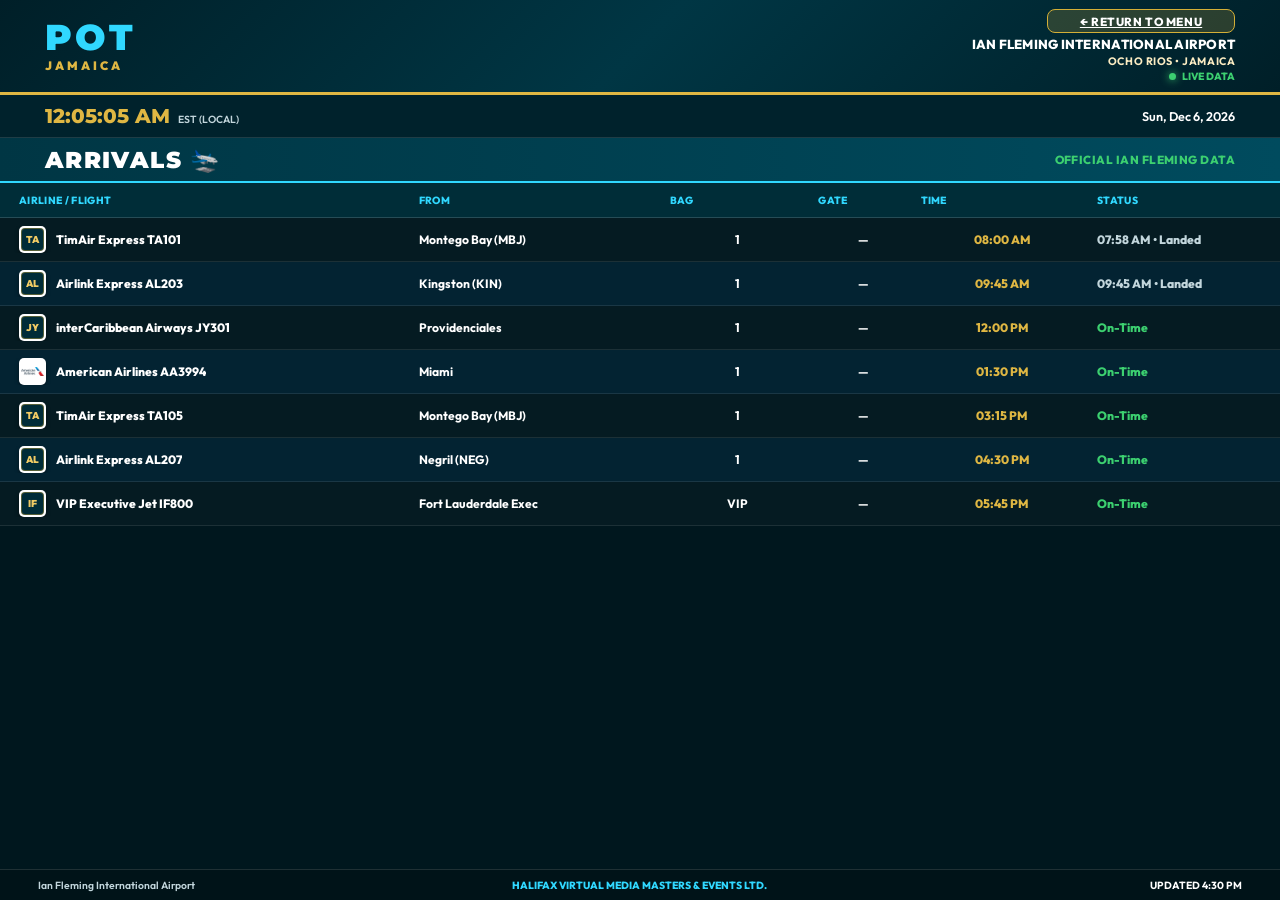
==== pot-arrivals.html @ 26f0b56b "Add files via upload updated" ====
<!DOCTYPE html>
<html lang="en">
<head>
  <meta charset="UTF-8">
  <meta name="viewport" content="width=device-width, initial-scale=1.0, maximum-scale=1.0, user-scalable=no">
  <title>IAN FLEMING INTERNATIONAL AIRPORT (POT) — Live Arrivals | Moon Palace Jamaica</title>
  <!-- Google Fonts: Montserrat & Outfit -->
  <link rel="preconnect" href="https://fonts.googleapis.com">
  <link rel="preconnect" href="https://fonts.gstatic.com" crossorigin>
  <link href="https://fonts.googleapis.com/css2?family=Montserrat:wght@400;500;600;700;800;900&family=Outfit:wght@400;500;600;700;800;900&display=swap" rel="stylesheet">
  <link rel="stylesheet" href="style.css">
  <style>
    /* Older WebView & low-end Android hardware-accelerated smooth scrolling rules */
    #boardFlightList,
    .board-table-body,
    #list_of_companies {
      width: 100%;
      flex: 1 1 auto;
      min-height: 0;
      display: flex;
      flex-direction: column;
      overflow-y: auto;
      overflow-x: hidden;
      -webkit-overflow-scrolling: touch;
      scroll-behavior: auto;
      touch-action: pan-y;
      background: #00171e;
      -webkit-transform: translateZ(0);
      transform: translateZ(0);
      -webkit-backface-visibility: hidden;
      backface-visibility: hidden;
      pointer-events: auto;
    }

    .flight-row,
    #list_of_companies li {
      -webkit-transform: translateZ(0);
      transform: translateZ(0);
      -webkit-backface-visibility: hidden;
      backface-visibility: hidden;
      content-visibility: auto;
      contain-intrinsic-size: 0 54px;
    }
  </style>
</head>
<body>

<div class="kiosk-wrapper">

  <!-- FLIGHT BOARD VIEW -->
  <section id="boardView" class="kiosk-canvas view-active" style="position:relative; opacity:1; visibility:visible; transform:none;" aria-live="polite">

    <!-- Board Header -->
    <header class="board-header">
      <div class="board-brand-col">
        <div class="board-iata" id="boardAirportCode">POT</div>
        <div class="board-country">JAMAICA</div>
      </div>

      <div class="board-airport-meta">
        <a href="index.html" class="btn-return-menu" id="btnReturnToMenu" aria-label="Return to Airport Selection Menu">
          &larr; RETURN TO MENU
        </a>
        <div class="board-fullname" id="boardAirportName">IAN FLEMING INTERNATIONAL AIRPORT</div>
        <div class="board-location" id="boardAirportLocation">OCHO RIOS • JAMAICA</div>
        <div class="board-live-pill">
          <span class="live-dot"></span> LIVE DATA
        </div>
      </div>
    </header>

    <!-- Clock & Date Bar (Jamaica Time) -->
    <div class="board-clock-bar">
      <div class="clock-display">
        <span class="clock-time" id="boardLiveClock">--:--:--</span>
        <span class="clock-tz">EST (LOCAL)</span>
      </div>
      <div class="date-display" id="boardLiveDate">Loading Date...</div>
    </div>

    <!-- Category Banner -->
    <div class="board-hero-banner" id="boardHeroBanner">
      <div class="hero-category-title" id="boardCategoryTitle">
        ARRIVALS <span class="hero-cat-icon">&#128748;</span>
      </div>
      <div class="hero-source-badge" id="boardSourceBadge">
        OFFICIAL IAN FLEMING DATA
      </div>
    </div>

    <!-- Column Headers -->
    <div class="board-columns-header" id="boardTableColumns">
      <div class="col-airline">AIRLINE / FLIGHT</div>
      <div class="col-place" id="colHeaderPlace">FROM</div>
      <div class="col-counter" id="colHeaderDesk">BAG</div>
      <div class="col-gate" id="colHeaderGate">GATE</div>
      <div class="col-time">TIME</div>
      <div class="col-status">STATUS</div>
    </div>

    <!-- Flights Scroll/List Container (Hardware-accelerated touch scroll for Android WebViews) -->
    <div class="board-table-body" id="boardFlightList">
      <div class="flight-row" data-index="0">
        <div class="cell-airline">
          
    <div class="airline-logo-box">
      <img
        class="airline-logo-img"
        src="assets/logos/TMA.png"
        alt=""
        onerror="if(this.dataset.triedRemote !== '1' && 'https://raw.githubusercontent.com/imgmongelli/airlines-logos-dataset/master/images/TMA.png'){ this.dataset.triedRemote='1'; this.src='https://raw.githubusercontent.com/imgmongelli/airlines-logos-dataset/master/images/TMA.png'; } else { this.style.display='none'; this.nextElementSibling.style.display='flex'; }"
      />
      <div class="airline-fallback-badge">TA</div>
    </div>
    <div class="airline-text">TimAir Express TA101</div>
  
        </div>
        <div class="cell-place">Montego Bay (MBJ)</div>
        <div class="cell-counter cell-center">1</div>
        <div class="cell-gate cell-center">—</div>
        <div class="cell-time cell-center">08:00 AM</div>
        <div class="cell-status status-landed">07:58 AM • Landed</div>
      </div>
      <div class="flight-row" data-index="1">
        <div class="cell-airline">
          
    <div class="airline-logo-box">
      <img
        class="airline-logo-img"
        src="assets/logos/ALK.png"
        alt=""
        onerror="if(this.dataset.triedRemote !== '1' && 'https://raw.githubusercontent.com/imgmongelli/airlines-logos-dataset/master/images/ALK.png'){ this.dataset.triedRemote='1'; this.src='https://raw.githubusercontent.com/imgmongelli/airlines-logos-dataset/master/images/ALK.png'; } else { this.style.display='none'; this.nextElementSibling.style.display='flex'; }"
      />
      <div class="airline-fallback-badge">AL</div>
    </div>
    <div class="airline-text">Airlink Express AL203</div>
  
        </div>
        <div class="cell-place">Kingston (KIN)</div>
        <div class="cell-counter cell-center">1</div>
        <div class="cell-gate cell-center">—</div>
        <div class="cell-time cell-center">09:45 AM</div>
        <div class="cell-status status-landed">09:45 AM • Landed</div>
      </div>
      <div class="flight-row" data-index="2">
        <div class="cell-airline">
          
    <div class="airline-logo-box">
      <img
        class="airline-logo-img"
        src="assets/logos/IWY.png"
        alt=""
        onerror="if(this.dataset.triedRemote !== '1' && 'https://raw.githubusercontent.com/imgmongelli/airlines-logos-dataset/master/images/IWY.png'){ this.dataset.triedRemote='1'; this.src='https://raw.githubusercontent.com/imgmongelli/airlines-logos-dataset/master/images/IWY.png'; } else { this.style.display='none'; this.nextElementSibling.style.display='flex'; }"
      />
      <div class="airline-fallback-badge">JY</div>
    </div>
    <div class="airline-text">interCaribbean Airways JY301</div>
  
        </div>
        <div class="cell-place">Providenciales</div>
        <div class="cell-counter cell-center">1</div>
        <div class="cell-gate cell-center">—</div>
        <div class="cell-time cell-center">12:00 PM</div>
        <div class="cell-status status-ontime">On-Time</div>
      </div>
      <div class="flight-row" data-index="3">
        <div class="cell-airline">
          
    <div class="airline-logo-box">
      <img
        class="airline-logo-img"
        src="assets/logos/AAL.png"
        alt=""
        onerror="if(this.dataset.triedRemote !== '1' && 'https://raw.githubusercontent.com/imgmongelli/airlines-logos-dataset/master/images/AAL.png'){ this.dataset.triedRemote='1'; this.src='https://raw.githubusercontent.com/imgmongelli/airlines-logos-dataset/master/images/AAL.png'; } else { this.style.display='none'; this.nextElementSibling.style.display='flex'; }"
      />
      <div class="airline-fallback-badge">AA</div>
    </div>
    <div class="airline-text">American Airlines AA3994</div>
  
        </div>
        <div class="cell-place">Miami</div>
        <div class="cell-counter cell-center">1</div>
        <div class="cell-gate cell-center">—</div>
        <div class="cell-time cell-center">01:30 PM</div>
        <div class="cell-status status-ontime">On-Time</div>
      </div>
      <div class="flight-row" data-index="4">
        <div class="cell-airline">
          
    <div class="airline-logo-box">
      <img
        class="airline-logo-img"
        src="assets/logos/TMA.png"
        alt=""
        onerror="if(this.dataset.triedRemote !== '1' && 'https://raw.githubusercontent.com/imgmongelli/airlines-logos-dataset/master/images/TMA.png'){ this.dataset.triedRemote='1'; this.src='https://raw.githubusercontent.com/imgmongelli/airlines-logos-dataset/master/images/TMA.png'; } else { this.style.display='none'; this.nextElementSibling.style.display='flex'; }"
      />
      <div class="airline-fallback-badge">TA</div>
    </div>
    <div class="airline-text">TimAir Express TA105</div>
  
        </div>
        <div class="cell-place">Montego Bay (MBJ)</div>
        <div class="cell-counter cell-center">1</div>
        <div class="cell-gate cell-center">—</div>
        <div class="cell-time cell-center">03:15 PM</div>
        <div class="cell-status status-ontime">On-Time</div>
      </div>
      <div class="flight-row" data-index="5">
        <div class="cell-airline">
          
    <div class="airline-logo-box">
      <img
        class="airline-logo-img"
        src="assets/logos/ALK.png"
        alt=""
        onerror="if(this.dataset.triedRemote !== '1' && 'https://raw.githubusercontent.com/imgmongelli/airlines-logos-dataset/master/images/ALK.png'){ this.dataset.triedRemote='1'; this.src='https://raw.githubusercontent.com/imgmongelli/airlines-logos-dataset/master/images/ALK.png'; } else { this.style.display='none'; this.nextElementSibling.style.display='flex'; }"
      />
      <div class="airline-fallback-badge">AL</div>
    </div>
    <div class="airline-text">Airlink Express AL207</div>
  
        </div>
        <div class="cell-place">Negril (NEG)</div>
        <div class="cell-counter cell-center">1</div>
        <div class="cell-gate cell-center">—</div>
        <div class="cell-time cell-center">04:30 PM</div>
        <div class="cell-status status-ontime">On-Time</div>
      </div>
      <div class="flight-row" data-index="6">
        <div class="cell-airline">
          
    <div class="airline-logo-box">
      <img
        class="airline-logo-img"
        src=""
        alt=""
        onerror="if(this.dataset.triedRemote !== '1' && ''){ this.dataset.triedRemote='1'; this.src=''; } else { this.style.display='none'; this.nextElementSibling.style.display='flex'; }"
      />
      <div class="airline-fallback-badge">IF</div>
    </div>
    <div class="airline-text">VIP Executive Jet IF800</div>
  
        </div>
        <div class="cell-place">Fort Lauderdale Exec</div>
        <div class="cell-counter cell-center">VIP</div>
        <div class="cell-gate cell-center">—</div>
        <div class="cell-time cell-center">05:45 PM</div>
        <div class="cell-status status-ontime">On-Time</div>
      </div>
    </div>

    <!-- Board Footer -->
    <footer class="board-footer">
      <div class="footer-left" id="boardFooterAirport">
        Ian Fleming International Airport
      </div>
      <div class="footer-center">
        HALIFAX VIRTUAL MEDIA MASTERS &amp; EVENTS LTD.
      </div>
      <div class="footer-right" id="boardLastUpdated">
        UPDATED 4:30 PM
      </div>
    </footer>

  </section>

</div>

<script>
  const AIRPORT_CODE = "POT";
  const FLIGHT_TYPE = "arrivals";
  const LIVE_URL = "data/pot-arrivals.json";
  const LOCAL_URL = "data/pot-arrivals.json";
  const INACTIVITY_TIMEOUT_MS = 90000;
  const REFRESH_INTERVAL_MS = 60000;

  function updateJamaicaClock() {
    try {
      const now = new Date();
      const timeString = new Intl.DateTimeFormat("en-US", {
        timeZone: "America/Jamaica",
        hour: "numeric",
        minute: "2-digit",
        second: "2-digit",
        hour12: true
      }).format(now);

      const dateString = new Intl.DateTimeFormat("en-US", {
        timeZone: "America/Jamaica",
        weekday: "short",
        month: "short",
        day: "numeric",
        year: "numeric"
      }).format(now);

      const clockEl = document.getElementById("boardLiveClock");
      const dateEl = document.getElementById("boardLiveDate");
      if (clockEl) clockEl.textContent = timeString;
      if (dateEl) dateEl.textContent = dateString;
    } catch(e) {
      const now = new Date();
      const clockEl = document.getElementById("boardLiveClock");
      if (clockEl) clockEl.textContent = now.toLocaleTimeString();
    }
  }

  let inactivityTimer = null;
  function resetInactivityTimer() {
    if (inactivityTimer) clearTimeout(inactivityTimer);
    inactivityTimer = setTimeout(() => {
      window.location.href = "index.html";
    }, INACTIVITY_TIMEOUT_MS);
  }

  ["touchstart", "click", "mousemove", "keydown"].forEach(evt => {
    document.addEventListener(evt, resetInactivityTimer, { passive: true });
  });

  document.addEventListener("DOMContentLoaded", () => {
    updateJamaicaClock();
    setInterval(updateJamaicaClock, 1000);
    resetInactivityTimer();

    // Auto-scroll to upcoming flight
    const bodyEl = document.getElementById("boardFlightList");
    if (bodyEl) {
      setTimeout(() => {
        const rows = bodyEl.querySelectorAll(".flight-row");
        if (rows.length > 3) {
          // Keep smooth scroll on viewport without jank
          bodyEl.scrollTop = 0;
        }
      }, 200);
    }
  });

  // Background polling for live updates
  setInterval(async () => {
    try {
      const res = await fetch(LIVE_URL + '?t=' + Date.now(), { cache: "no-store" });
      if (!res.ok) return;
      const data = await res.json();
      if (!data || !Array.isArray(data.flights)) return;
      
      const updatedEl = document.getElementById("boardLastUpdated");
      if (updatedEl && data.updated) {
        const d = new Date(data.updated);
        updatedEl.textContent = "UPDATED " + d.toLocaleTimeString("en-US", { timeZone: "America/Jamaica", hour: "numeric", minute: "2-digit", hour12: true });
      }
    } catch(err) {}
  }, REFRESH_INTERVAL_MS);
</script>
</body>
</html>
---- style.css ----
/* ==========================================================================
   MOON PALACE JAMAICA — AIRPORT INFORMATION & LIVE FLIGHT KIOSK
   Optimized for 9:16 Portrait Displays (1080 x 1920)
   ========================================================================== */

:root {
  --navy-base: #001f28;
  --navy-deep: #002632;
  --navy-mid: #003644;
  --navy-light: #004557;

  --gold-glow: rgba(212, 175, 55, 0.35);
  --gold-border: #d4af37;
  --gold-border-bright: #f0cb64;
  --gold-primary: #dfb743;
  --gold-light: #fbecc2;
  --gold-dark: #a27c15;

  --gold-grad: linear-gradient(135deg, #fdf1cb 0%, #dfb743 45%, #aa820a 100%);
  --gold-text-grad: linear-gradient(180deg, #fff5d8 0%, #e8be4f 48%, #af871b 100%);
  --card-bg: rgba(0, 44, 56, 0.82);
  --btn-bg: rgba(0, 31, 40, 0.80);
  --btn-hover-bg: rgba(212, 175, 55, 0.20);

  --text-white: #ffffff;
  --text-muted: #c2d6dc;

  --color-green: #3cd070;
  --color-amber: #ffaa2b;
  --color-red: #ff5252;
  --color-cyan: #30d8ff;
  --color-blue: #2395ea;

  --font-brand: 'Montserrat', sans-serif;
  --font-ui: 'Outfit', -apple-system, BlinkMacSystemFont, sans-serif;
}

/* KIOSK RESET & ANTI-TAMPER */
*,
*::before,
*::after {
  box-sizing: border-box;
  margin: 0;
  padding: 0;
  user-select: none;
  -webkit-user-select: none;
  -webkit-touch-callout: none;
  -webkit-user-drag: none;
  -webkit-tap-highlight-color: transparent;
}

.sr-only {
  position: absolute;
  width: 1px;
  height: 1px;
  padding: 0;
  margin: -1px;
  overflow: hidden;
  clip: rect(0, 0, 0, 0);
  white-space: nowrap;
  border: 0;
}

html,
body {
  width: 100%;
  height: 100%;
  overflow: hidden;
  background-color: #001217;
  font-family: var(--font-ui);
  color: var(--text-white);
  touch-action: manipulation;
}

body {
  display: flex;
  align-items: center;
  justify-content: center;
}

/* FLUID KIOSK & DISPLAY CONTAINER */
.kiosk-wrapper {
  position: relative;
  width: 100vw;
  height: 100vh;
  max-width: 100vw;
  max-height: 100vh;
  overflow: hidden;
  background: radial-gradient(circle at 50% 30%, #003644 0%, #002631 55%, #00161c 100%);
  box-shadow: 0 0 50px rgba(0, 0, 0, 0.9);
  display: flex;
  flex-direction: column;
  align-items: center;
}

/* Portrait Kiosk Optimization (1080x1920 base) */
@media (max-aspect-ratio: 1/1) {
  .kiosk-wrapper {
    max-width: 1080px;
    width: 100vw;
    height: 100vh;
  }
}

/* VIEW ENGINE */
.kiosk-canvas {
  position: absolute;
  top: 0;
  left: 0;
  width: 100%;
  height: 100%;
  overflow: hidden;
  transition: opacity 0.3s cubic-bezier(0.16, 1, 0.3, 1), transform 0.3s cubic-bezier(0.16, 1, 0.3, 1);
  will-change: opacity, transform;
}

.view-active {
  opacity: 1;
  pointer-events: auto;
  transform: scale(1);
  visibility: visible;
}

.view-hidden {
  opacity: 0;
  pointer-events: none;
  transform: scale(0.98);
  visibility: hidden;
}


/* ==========================================================================
   VIEW 1: AIRPORT INFORMATION MENU
   ========================================================================== */

#menuView {
  display: flex;
  flex-direction: column;
  justify-content: space-between;
  background:
    linear-gradient(180deg, rgba(0, 24, 32, 0.1) 0%, rgba(0, 31, 40, 0.95) 45%, var(--navy-base) 65%),
    var(--navy-base);
}

/* HERO ARTWORK (Top 33% of 9:16 screen) */
.hero-section {
  position: relative;
  flex: 0 0 auto;
  width: 100%;
  overflow: hidden;
}

.hero-image-wrap {
  position: relative;
  width: 100%;
  line-height: 0;
}

.hero-img {
  width: 100%;
  height: auto;
  display: block;
  object-fit: cover;
}

.hero-bottom-fade {
  position: absolute;
  bottom: 0;
  left: 0;
  right: 0;
  height: 18%;
  background: linear-gradient(180deg, transparent 0%, var(--navy-base) 100%);
}


/* ==========================================================================
   CARDS SECTION (The 3 Airport Cards)
   ========================================================================== */

.cards-section {
  display: flex;
  flex-direction: column;
  gap: 1.6vh;
  padding: 0 4.5vw;
  flex: 1 0 auto;
  justify-content: center;
  z-index: 3;
}

.airport-card {
  display: grid;
  grid-template-columns: clamp(50px, 6.8vh, 74px) 1fr clamp(165px, 25vw, 225px);
  align-items: center;
  gap: clamp(10px, 1.8vw, 18px);
  padding: 1.4vh 2.5vw;
  background: var(--card-bg);
  border: 1.8px solid var(--gold-border);
  border-radius: 18px;
  box-shadow:
    0 8px 24px rgba(0, 0, 0, 0.5),
    inset 0 0 15px rgba(212, 175, 55, 0.08);
  backdrop-filter: blur(8px);
  -webkit-backdrop-filter: blur(8px);
  transition: transform 0.18s ease, border-color 0.18s ease, box-shadow 0.18s ease;
}

.airport-card:hover,
.airport-card:focus-within {
  border-color: var(--gold-border-bright);
  box-shadow:
    0 10px 30px rgba(0, 0, 0, 0.65),
    0 0 15px var(--gold-glow),
    inset 0 0 20px rgba(212, 175, 55, 0.15);
  transform: translateY(-2px);
}

/* CIRCULAR AIRPORT ICON */
.card-icon-wrap {
  display: flex;
  align-items: center;
  justify-content: center;
}

.airport-circle-icon {
  width: clamp(52px, 7.2vh, 76px);
  height: clamp(52px, 7.2vh, 76px);
  border: 2.2px solid var(--gold-border);
  border-radius: 50%;
  display: flex;
  align-items: center;
  justify-content: center;
  color: var(--gold-primary);
  background: radial-gradient(circle at 45% 45%, #003644 0%, #00222a 75%);
  box-shadow:
    0 0 12px rgba(212, 175, 55, 0.28),
    inset 0 0 8px rgba(0, 0, 0, 0.45);
  position: relative;
  overflow: hidden;
}

.airport-circle-icon::after {
  content: '';
  position: absolute;
  inset: 1px;
  border-radius: 50%;
  border: 1px solid rgba(255, 235, 170, 0.22);
  pointer-events: none;
}

.plane-icon {
  width: 100%;
  height: 100%;
  display: block;
  filter: drop-shadow(0 1px 2px rgba(0, 0, 0, 0.45));
}

/* CARD DETAILS (CENTER COLUMN) */
.card-details {
  display: flex;
  flex-direction: column;
  justify-content: center;
  border-left: 1.5px solid rgba(212, 175, 55, 0.5);
  padding-left: 2.8vw;
  min-width: 0;
}

.airport-iata {
  font-family: var(--font-brand);
  font-size: clamp(24px, 3.4vh, 38px);
  font-weight: 800;
  letter-spacing: 0.05em;
  color: var(--text-white);
  line-height: 1;
  margin-bottom: 0.5vh;
}

.airport-name {
  font-family: var(--font-brand);
  font-size: clamp(9px, 1.35vh, 15px);
  font-weight: 700;
  line-height: 1.25;
  letter-spacing: 0.03em;
  color: var(--gold-light);
  text-transform: uppercase;
  word-break: break-word;
}

.airport-city {
  font-size: clamp(8px, 1.15vh, 13px);
  font-weight: 600;
  letter-spacing: 0.05em;
  color: var(--text-muted);
  margin-top: 0.5vh;
  text-transform: uppercase;
}

/* DUAL ACTION BUTTONS */
.card-buttons {
  display: flex;
  flex-direction: column;
  gap: 0.9vh;
  justify-content: center;
  border-left: 1.5px solid rgba(212, 175, 55, 0.5);
  padding-left: clamp(8px, 1.4vw, 16px);
}

.btn-action {
  display: grid;
  grid-template-columns: clamp(20px, 2.6vw, 30px) 1fr clamp(8px, 1vw, 12px);
  align-items: center;
  gap: clamp(4px, 0.6vw, 8px);
  width: 100%;
  height: clamp(34px, 4.6vh, 52px);
  padding: 0 clamp(8px, 1.1vw, 14px);
  background: var(--btn-bg);
  border: 1.5px solid var(--gold-border);
  border-radius: 12px;
  color: var(--text-white);
  cursor: pointer;
  text-decoration: none;
  font-family: var(--font-ui);
  font-size: clamp(10px, 1.35vh, 15px);
  font-weight: 700;
  letter-spacing: 0.04em;
  transition: all 0.18s ease-in-out;
  box-shadow: 0 2px 6px rgba(0, 0, 0, 0.35);
  margin: 10px auto;
}

.btn-action .btn-icon {
  width: 100%;
  aspect-ratio: 52 / 42;
  color: var(--gold-primary);
  display: flex;
  align-items: center;
  justify-content: center;
}

.btn-action .btn-icon svg {
  width: 100%;
  height: 100%;
  display: block;
}

.btn-action .btn-label {
  text-align: center;
  color: var(--text-white);
  font-weight: 700;
  white-space: nowrap;
  overflow: hidden;
  text-overflow: ellipsis;
}

.btn-action .btn-chevron {
  color: var(--gold-primary);
  display: flex;
  align-items: center;
  justify-content: flex-end;
  line-height: 1;
}

.btn-action .btn-chevron svg {
  width: clamp(7px, 0.9vw, 10px);
  height: clamp(11px, 1.5vh, 16px);
  display: block;
}

.btn-action:hover,
.btn-action:focus {
  background: var(--btn-hover-bg);
  border-color: var(--gold-border-bright);
  box-shadow: 0 0 12px var(--gold-glow);
  transform: translateX(2px);
}

.btn-action:active {
  transform: scale(0.97);
  background: rgba(212, 175, 55, 0.3);
}


/* ==========================================================================
   BACK BUTTON & MENU FOOTER
   ========================================================================== */

.back-wrap {
  display: flex;
  justify-content: center;
  padding: 1.2vh 4.5vw 0.5vh;
  z-index: 3;
  flex: 0 0 auto;
}

.btn-back-menu {
  display: inline-flex;
  align-items: center;
  justify-content: center;
  gap: 2vw;
  width: 82%;
  max-width: 440px;
  height: clamp(38px, 5vh, 58px);
  background: rgba(0, 26, 34, 0.88);
  border: 1.8px solid var(--gold-border);
  border-radius: 14px;
  color: var(--text-white);
  text-decoration: none;
  font-family: var(--font-brand);
  font-size: clamp(12px, 1.7vh, 19px);
  font-weight: 700;
  letter-spacing: 0.08em;
  cursor: pointer;
  box-shadow: 0 4px 12px rgba(0, 0, 0, 0.4);
  transition: all 0.18s ease;
}

.btn-back-menu .back-chevron {
  color: var(--gold-primary);
  font-size: 1.6em;
  line-height: 1;
  font-weight: 700;
  display: inline-block;
  transform: translateY(-1px);
}

.btn-back-menu:hover,
.btn-back-menu:focus {
  background: rgba(212, 175, 55, 0.18);
  border-color: var(--gold-border-bright);
  box-shadow: 0 0 14px var(--gold-glow);
  transform: translateY(-2px);
}

.btn-back-menu:active {
  transform: scale(0.97);
}

/* MENU FOOTER: Pineapple & Flag */
.menu-footer {
  display: flex;
  flex-direction: column;
  align-items: center;
  justify-content: center;
  padding: 0.8vh 0 1.8vh;
  gap: 0.7vh;
  position: relative;
  z-index: 2;
  flex: 0 0 auto;
}

.pineapple-badge {
  width: clamp(22px, 3.2vh, 36px);
  height: auto;
  filter: drop-shadow(0 2px 5px rgba(0, 0, 0, 0.7));
}

.pineapple-svg {
  width: 100%;
  height: 100%;
  display: block;
}

.jamaica-flag {
  width: clamp(40px, 5.2vh, 65px);
  height: clamp(22px, 3vh, 38px);
  border-radius: 3px;
  overflow: hidden;
  box-shadow: 0 2px 6px rgba(0, 0, 0, 0.75), 0 0 0 1px rgba(255, 255, 255, 0.15);
}

.flag-svg {
  width: 100%;
  height: 100%;
  display: block;
}


/* ==========================================================================
   VIEW 2: LIVE FLIGHT BOARD (Arrivals / Departures)
   ========================================================================== */

#boardView {
  display: flex;
  flex-direction: column;
  height: 100vh;
  width: 100%;
  overflow: hidden;
  background: var(--navy-base);
}

/* BOARD HEADER (Always visible at top) */
.board-header {
  flex: 0 0 auto;
  min-height: clamp(65px, 10.5vh, 95px);
  display: flex;
  align-items: center;
  justify-content: space-between;
  padding: 1vh 3.5vw;
  background: linear-gradient(135deg, #001f28 0%, #003644 50%, #001f28 100%);
  border-bottom: 3px solid var(--gold-primary);
  box-shadow: 0 4px 15px rgba(0, 0, 0, 0.4);
  z-index: 10;
}

.board-brand-col {
  display: flex;
  flex-direction: column;
}

.board-iata {
  font-family: var(--font-brand);
  color: var(--color-cyan);
  font-size: clamp(26px, 4vh, 48px);
  font-weight: 900;
  line-height: 0.95;
  letter-spacing: 0.08em;
}

.board-country {
  color: var(--gold-primary);
  font-size: clamp(9px, 1.35vh, 15px);
  font-weight: 900;
  letter-spacing: 0.25em;
  margin-top: 0.4vh;
}

.board-airport-meta {
  text-align: right;
  display: flex;
  flex-direction: column;
  align-items: flex-end;
}

.btn-return-menu {
  background: rgba(212, 175, 55, 0.2);
  border: 1.5px solid var(--gold-border);
  color: var(--text-white);
  padding: 0.4vh 2.5vw;
  border-radius: 8px;
  font-size: clamp(9px, 1.3vh, 14px);
  font-weight: 800;
  letter-spacing: 0.05em;
  cursor: pointer;
  margin-bottom: 0.4vh;
  transition: all 0.18s ease;
}

.btn-return-menu:hover,
.btn-return-menu:active {
  background: var(--gold-primary);
  color: #00222a;
}

.board-fullname {
  font-size: clamp(10px, 1.45vh, 17px);
  font-weight: 800;
  line-height: 1.15;
  letter-spacing: 0.02em;
}

.board-location {
  color: var(--gold-light);
  font-size: clamp(8px, 1.2vh, 13px);
  font-weight: 700;
  letter-spacing: 0.05em;
  margin-top: 0.3vh;
}

.board-live-pill {
  display: inline-flex;
  align-items: center;
  gap: 6px;
  color: var(--color-green);
  font-size: clamp(8px, 1.15vh, 13px);
  font-weight: 800;
  margin-top: 0.2vh;
}

.live-dot {
  width: 7px;
  height: 7px;
  background-color: var(--color-green);
  border-radius: 50%;
  display: inline-block;
  box-shadow: 0 0 8px var(--color-green);
  animation: pulse-live 1.8s infinite;
}

@keyframes pulse-live {
  0% {
    transform: scale(0.9);
    opacity: 0.8;
  }

  50% {
    transform: scale(1.3);
    opacity: 1;
  }

  100% {
    transform: scale(0.9);
    opacity: 0.8;
  }
}

/* CLOCK BAR (Always visible) */
.board-clock-bar {
  flex: 0 0 auto;
  height: clamp(36px, 4.8vh, 50px);
  display: flex;
  justify-content: space-between;
  align-items: center;
  padding: 0 3.5vw;
  background: #00222c;
  border-bottom: 1px solid rgba(255, 255, 255, 0.12);
  z-index: 10;
}

.clock-display {
  display: flex;
  align-items: baseline;
  gap: 8px;
}

.clock-time {
  font-family: var(--font-brand);
  color: var(--gold-primary);
  font-size: clamp(15px, 2.2vh, 26px);
  font-weight: 800;
}

.clock-tz {
  font-size: clamp(9px, 1.15vh, 13px);
  color: var(--text-muted);
  font-weight: 600;
}

.date-display {
  font-size: clamp(10px, 1.4vh, 16px);
  color: var(--text-white);
  font-weight: 600;
}

/* CATEGORY HERO BANNER (Always visible) */
.board-hero-banner {
  flex: 0 0 auto;
  height: clamp(38px, 5vh, 52px);
  display: flex;
  justify-content: space-between;
  align-items: center;
  padding: 0 3.5vw;
  background: linear-gradient(90deg, #003644 0%, #004b5e 100%);
  border-bottom: 2px solid var(--color-cyan);
  z-index: 10;
}

.hero-category-title {
  font-family: var(--font-brand);
  font-size: clamp(16px, 2.6vh, 32px);
  font-weight: 900;
  letter-spacing: 0.06em;
  color: var(--text-white);
  display: flex;
  align-items: center;
  gap: 8px;
}

.hero-cat-icon {
  color: var(--gold-primary);
}

.hero-source-badge {
  color: var(--color-green);
  font-size: clamp(9px, 1.3vh, 14px);
  font-weight: 800;
  letter-spacing: 0.04em;
}

/* TABLE COLUMNS HEADER (Always visible) */
.board-columns-header {
  flex: 0 0 auto;
  height: clamp(32px, 3.8vh, 44px);
  display: grid;
  grid-template-columns: 2.15fr 1.35fr 0.8fr 0.55fr 0.95fr 0.95fr;
  align-items: center;
  background: #002d38;
  color: var(--color-cyan);
  font-size: clamp(8px, 1.15vh, 13px);
  font-weight: 800;
  letter-spacing: 0.03em;
  border-bottom: 1.5px solid rgba(255, 255, 255, 0.15);
  padding: 0 1vw;
  z-index: 10;
}

.board-columns-header>div {
  padding: 0 0.5vw;
  overflow: hidden;
  text-overflow: ellipsis;
  white-space: nowrap;
}

/* FLIGHTS TABLE BODY (Scrollable: 100vh - header height - footer height) */
.board-table-body {
  width: 100%;
  flex: 1 1 auto;
  min-height: 0;
  display: flex;
  flex-direction: column;
  overflow-y: auto;
  overflow-x: hidden;
  -webkit-overflow-scrolling: touch;
  scroll-behavior: auto;
  touch-action: pan-y;
  background: #00171e;
  -webkit-transform: translateZ(0);
  transform: translateZ(0);
  -webkit-backface-visibility: hidden;
  backface-visibility: hidden;
  pointer-events: auto;
}

/* Reference compatibility rule for list of companies on webView */
#list_of_companies {
  width: 100%;
  flex: 1;
  overflow-y: auto;
  -webkit-overflow-scrolling: touch;
  scroll-behavior: auto;
  touch-action: pan-y;
  background: #00171e;
  margin: 0;
  padding: 0;
  list-style: none;
  display: block;
  -webkit-transform: translateZ(0);
  transform: translateZ(0);
  -webkit-backface-visibility: hidden;
  backface-visibility: hidden;
  pointer-events: auto;
}

#list_of_companies li {
  min-height: 48px;
  display: flex;
  justify-content: space-between;
  align-items: center;
  padding: 0 16px;
  border-bottom: 0.5px solid rgba(255, 255, 255, 0.09);
  cursor: pointer;
  content-visibility: auto;
  contain-intrinsic-size: 0 48px;
  -webkit-transform: translateZ(0);
  transform: translateZ(0);
  -webkit-backface-visibility: hidden;
  backface-visibility: hidden;
}

#list_of_companies li:last-child {
  border-bottom: none;
}

#list_of_companies li:active {
  background-color: rgba(212, 175, 55, 0.25);
}

/* Custom Scrollbar */
.board-table-body::-webkit-scrollbar,
#list_of_companies::-webkit-scrollbar {
  width: 8px;
}

.board-table-body::-webkit-scrollbar-track,
#list_of_companies::-webkit-scrollbar-track {
  background: rgba(0, 20, 26, 0.85);
}

.board-table-body::-webkit-scrollbar-thumb,
#list_of_companies::-webkit-scrollbar-thumb {
  background: rgba(212, 175, 55, 0.4);
  border-radius: 4px;
}

.board-table-body::-webkit-scrollbar-thumb:hover,
#list_of_companies::-webkit-scrollbar-thumb:hover {
  background: rgba(212, 175, 55, 0.75);
}

.board-table-body,
#list_of_companies {
  scrollbar-width: thin;
  scrollbar-color: rgba(212, 175, 55, 0.4) rgba(0, 20, 26, 0.85);
}

.flight-row {
  flex: 0 0 auto;
  min-height: clamp(44px, 4.8vh, 62px);
  height: clamp(44px, 4.8vh, 62px);
  display: grid;
  grid-template-columns: 2.15fr 1.35fr 0.8fr 0.55fr 0.95fr 0.95fr;
  align-items: center;
  padding: 0 1vw;
  border-bottom: 1px solid rgba(255, 255, 255, 0.09);
  font-size: clamp(12px, 1.35vh, 16px);
  font-weight: 700;
  cursor: pointer;
  content-visibility: auto;
  contain-intrinsic-size: 0 54px;
  -webkit-transform: translateZ(0);
  transform: translateZ(0);
  -webkit-backface-visibility: hidden;
  backface-visibility: hidden;
  transition: background-color 0.15s ease;
}

.flight-row:nth-child(odd) {
  background: rgba(255, 255, 255, 0.02);
}

.flight-row:nth-child(even) {
  background: rgba(35, 149, 234, 0.10);
}

.flight-row:hover {
  background: rgba(212, 175, 55, 0.12);
}

.flight-row>div {
  padding: 0 0.5vw;
  overflow: hidden;
  text-overflow: ellipsis;
  white-space: nowrap;
}

/* AIRLINE CELL WITH LOGO */
.cell-airline {
  display: flex !important;
  align-items: center !important;
  gap: 0.8vw;
  min-width: 0;
}

.airline-logo-box {
  width: clamp(20px, 3vh, 34px);
  height: clamp(20px, 3vh, 34px);
  min-width: clamp(20px, 3vh, 34px);
  background: #ffffff;
  border-radius: 5px;
  display: flex;
  align-items: center;
  justify-content: center;
  overflow: hidden;
  padding: 2px;
  box-shadow: 0 2px 4px rgba(0, 0, 0, 0.4);
}

.airline-logo-img {
  width: 100%;
  height: 100%;
  object-fit: contain;
}

.airline-fallback-badge {
  display: none;
  width: 100%;
  height: 100%;
  align-items: center;
  justify-content: center;
  background: #002c38;
  color: #f0cb64;
  font-size: clamp(8px, 1.1vh, 12px);
  font-weight: 900;
  border: 1px solid rgba(212, 175, 55, 0.4);
  border-radius: 4px;
}

.airline-text {
  min-width: 0;
  overflow: hidden;
  text-overflow: ellipsis;
  white-space: nowrap;
  font-weight: 800;
  color: var(--text-white);
}

.cell-center {
  text-align: center;
  justify-content: center;
}

.cell-time {
  color: var(--gold-primary);
  font-weight: 800;
}

/* FLIGHT STATUS COLOURS */
.cell-status {
  font-weight: 800;
}

.status-ontime {
  color: var(--color-green);
}

.status-delayed {
  color: var(--color-amber);
}

.status-cancelled {
  color: var(--color-red);
}

.status-landed,
.status-departed {
  color: var(--text-muted);
}

/* BOARD FOOTER (Always visible at bottom) */
.board-footer {
  flex: 0 0 auto;
  height: clamp(28px, 3.4vh, 42px);
  display: grid;
  grid-template-columns: 1.2fr 1.6fr 1.2fr;
  align-items: center;
  padding: 0 3vw;
  background: #001318;
  border-top: 1px solid rgba(255, 255, 255, 0.12);
  color: var(--text-muted);
  font-size: clamp(8px, 1.15vh, 12px);
  font-weight: 600;
  z-index: 10;
}

.footer-left {
  text-align: left;
}

.footer-center {
  text-align: center;
  color: var(--color-cyan);
  font-weight: 800;
}

.footer-right {
  text-align: right;
  color: var(--text-white);
  font-weight: 700;
}

/* LOADING & EMPTY STATES */
.loading-state,
.empty-state {
  display: flex;
  flex-direction: column;
  align-items: center;
  justify-content: center;
  height: 100%;
  gap: 15px;
  color: var(--text-muted);
  font-size: clamp(13px, 1.8vh, 20px);
}

.spinner {
  width: 36px;
  height: 36px;
  border: 3.5px solid rgba(212, 175, 55, 0.2);
  border-top-color: var(--gold-primary);
  border-radius: 50%;
  animation: spin 0.9s linear infinite;
}

@keyframes spin {
  to {
    transform: rotate(360deg);
  }
}

/* ==========================================================================
   WIDESCREEN & LANDSCAPE FLUID SCALING (Standard Monitors e.g. 1920x1080)
   ========================================================================== */

@media (orientation: landscape) and (min-width: 900px) {
  .kiosk-wrapper {
    max-width: 100vw;
    width: 100vw;
  }

  #menuView {
    overflow-y: auto;
    overflow-x: hidden;
    display: flex;
    flex-direction: column;
    align-items: center;
    padding-bottom: 2vh;
  }

  .hero-section {
    max-width: 820px;
    margin: 0 auto;
  }

  .cards-section {
    max-width: 880px;
    width: 100%;
    margin: 1vh auto;
    gap: 1.8vh;
  }

  .airport-card {
    grid-template-columns: 85px 1fr 200px;
    padding: 1.8vh 2.5vw;
  }

  .back-wrap {
    max-width: 880px;
    width: 100%;
    margin: 0 auto;
  }

  .btn-back-menu {
    max-width: 480px;
  }

  .menu-footer {
    max-width: 880px;
    width: 100%;
    margin: 0 auto;
  }

  #boardView {
    max-width: 100vw;
    width: 100vw;
  }

  .board-header,
  .board-clock-bar,
  .board-hero-banner,
  .board-columns-header,
  .board-table-body,
  .board-footer {
    max-width: 1600px;
    width: 100%;
    margin-left: auto;
    margin-right: auto;
  }
}
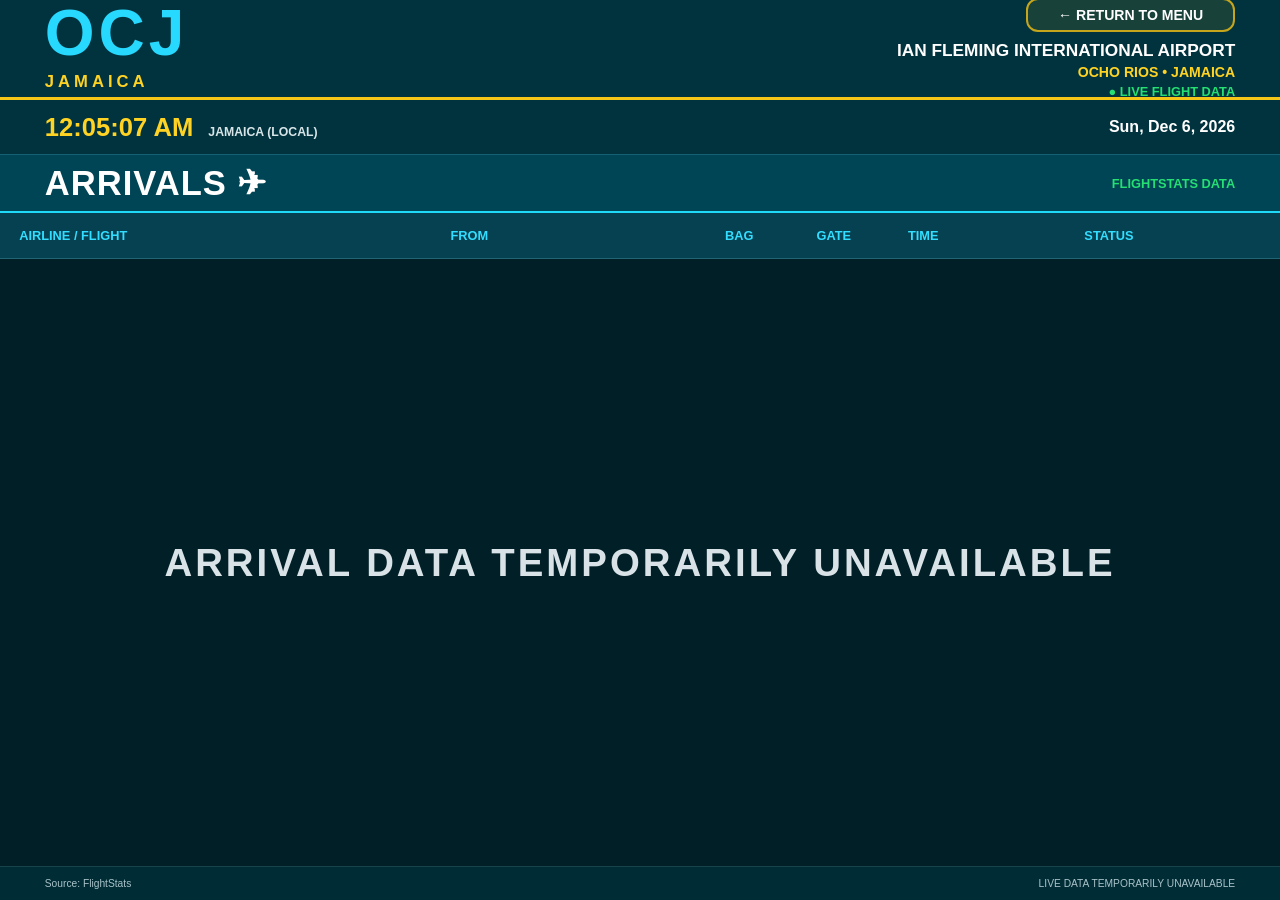
==== commit adf72426: "Update POT arrivals page to OCJ format" ====
--- a/pot-arrivals.html
+++ b/pot-arrivals.html
@@ -1,354 +1,641 @@
 <!DOCTYPE html>
 <html lang="en">
 <head>
-  <meta charset="UTF-8">
-  <meta name="viewport" content="width=device-width, initial-scale=1.0, maximum-scale=1.0, user-scalable=no">
-  <title>IAN FLEMING INTERNATIONAL AIRPORT (POT) — Live Arrivals | Moon Palace Jamaica</title>
-  <!-- Google Fonts: Montserrat & Outfit -->
-  <link rel="preconnect" href="https://fonts.googleapis.com">
-  <link rel="preconnect" href="https://fonts.gstatic.com" crossorigin>
-  <link href="https://fonts.googleapis.com/css2?family=Montserrat:wght@400;500;600;700;800;900&family=Outfit:wght@400;500;600;700;800;900&display=swap" rel="stylesheet">
-  <link rel="stylesheet" href="style.css">
-  <style>
-    /* Older WebView & low-end Android hardware-accelerated smooth scrolling rules */
-    #boardFlightList,
-    .board-table-body,
-    #list_of_companies {
-      width: 100%;
-      flex: 1 1 auto;
-      min-height: 0;
-      display: flex;
-      flex-direction: column;
-      overflow-y: auto;
-      overflow-x: hidden;
-      -webkit-overflow-scrolling: touch;
-      scroll-behavior: auto;
-      touch-action: pan-y;
-      background: #00171e;
-      -webkit-transform: translateZ(0);
-      transform: translateZ(0);
-      -webkit-backface-visibility: hidden;
-      backface-visibility: hidden;
-      pointer-events: auto;
-    }
-
-    .flight-row,
-    #list_of_companies li {
-      -webkit-transform: translateZ(0);
-      transform: translateZ(0);
-      -webkit-backface-visibility: hidden;
-      backface-visibility: hidden;
-      content-visibility: auto;
-      contain-intrinsic-size: 0 54px;
-    }
-  </style>
+<meta charset="UTF-8">
+<meta name="viewport" content="width=device-width, initial-scale=1.0">
+<title>OCJ Live Arrivals</title>
+
+<style>
+* {
+    box-sizing: border-box;
+    margin: 0;
+    padding: 0;
+}
+
+html, body {
+    width: 100%;
+    height: 100%;
+    overflow: hidden;
+    background: #001f27;
+    font-family: Arial, Helvetica, sans-serif;
+    color: white;
+}
+
+body {
+    display: flex;
+    flex-direction: column;
+}
+
+/* =========================
+   TOP HEADER
+========================= */
+
+.top-header {
+    height: 10vh;
+    min-height: 100px;
+    background: #00333e;
+    border-bottom: 3px solid #f5c518;
+    display: flex;
+    align-items: center;
+    justify-content: space-between;
+    padding: 1.2vh 3.5vw;
+}
+
+.airport-code {
+    color: #27d8ff;
+    font-size: clamp(38px, 5vw, 76px);
+    font-weight: 900;
+    letter-spacing: 4px;
+    line-height: 0.9;
+}
+
+.jamaica {
+    color: #ffd324;
+    font-size: clamp(13px, 1.3vw, 21px);
+    font-weight: 900;
+    letter-spacing: 4px;
+    margin-top: 10px;
+}
+
+.airport-info {
+    text-align: right;
+}
+
+.return-button {
+    display: inline-block;
+    border: 2px solid #c5a51b;
+    border-radius: 12px;
+    padding: 7px 30px;
+    margin-bottom: 8px;
+    color: white;
+    font-size: clamp(12px, 1.1vw, 18px);
+    font-weight: 900;
+    text-decoration: none;
+    background: rgba(197,165,27,.12);
+}
+
+.airport-name {
+    font-size: clamp(15px, 1.35vw, 23px);
+    font-weight: 900;
+}
+
+.location {
+    color: #ffd324;
+    font-size: clamp(12px, 1.1vw, 18px);
+    font-weight: 800;
+    margin-top: 3px;
+}
+
+.live {
+    color: #25df72;
+    font-size: clamp(11px, 1vw, 17px);
+    font-weight: 900;
+    margin-top: 4px;
+}
+
+/* =========================
+   CLOCK BAR
+========================= */
+
+.clock-bar {
+    height: 5vh;
+    min-height: 55px;
+    background: #00333e;
+    display: flex;
+    align-items: center;
+    justify-content: space-between;
+    padding: 0 3.5vw;
+    border-bottom: 1px solid #146174;
+}
+
+.clock {
+    color: #ffd324;
+    font-size: clamp(20px, 2vw, 32px);
+    font-weight: 900;
+}
+
+.clock small {
+    color: #d8e5e8;
+    font-size: .48em;
+    margin-left: 8px;
+}
+
+.date {
+    font-size: clamp(14px, 1.25vw, 21px);
+    font-weight: 800;
+}
+
+/* =========================
+   ARRIVALS TITLE
+========================= */
+
+.section-title {
+    height: 5vh;
+    min-height: 58px;
+    background: #004556;
+    display: flex;
+    align-items: center;
+    justify-content: space-between;
+    padding: 0 3.5vw;
+    border-bottom: 2px solid #20d8f7;
+}
+
+.section-title h1 {
+    font-size: clamp(27px, 2.7vw, 45px);
+    font-weight: 900;
+    letter-spacing: 1px;
+}
+
+.source {
+    color: #25df72;
+    font-size: clamp(11px, 1vw, 17px);
+    font-weight: 900;
+}
+
+/* =========================
+   TABLE
+========================= */
+
+.table-header,
+.flight-row {
+    display: grid;
+    grid-template-columns: 3.3fr 2.1fr .7fr .7fr 1.35fr 1.35fr;
+    align-items: center;
+}
+
+.table-header {
+    height: 4vh;
+    min-height: 46px;
+    padding: 0 1.5vw;
+    background: #064151;
+    color: #32ddff;
+    font-size: clamp(11px, 1vw, 17px);
+    font-weight: 900;
+    border-bottom: 1px solid #236474;
+}
+
+.flight-list {
+    flex: 1;
+    overflow: hidden;
+    background: #001f27;
+}
+
+.flight-row {
+    min-height: 6vh;
+    padding: 0 1.5vw;
+    border-bottom: 1px solid #17434c;
+    font-size: clamp(14px, 1.25vw, 22px);
+    font-weight: 800;
+}
+
+.flight-row:nth-child(even) {
+    background: #07313c;
+}
+
+.flight-row:nth-child(odd) {
+    background: #002a33;
+}
+
+.flight {
+    display: flex;
+    align-items: center;
+    gap: 12px;
+}
+
+.airline-logo {
+    width: 42px;
+    height: 42px;
+    object-fit: contain;
+    background: white;
+    border-radius: 7px;
+    padding: 3px;
+}
+
+.time {
+    color: #ffd324;
+    font-weight: 900;
+}
+
+.status {
+    font-weight: 900;
+}
+
+.status.green {
+    color: #27df77;
+}
+
+.status.orange {
+    color: #ffb52b;
+}
+
+.status.red {
+    color: #ff5252;
+}
+
+.status.blue {
+    color: #4ed6ff;
+}
+
+/* =========================
+   EMPTY / ERROR STATE
+========================= */
+
+.empty-state {
+    height: 100%;
+    display: flex;
+    align-items: center;
+    justify-content: center;
+    text-align: center;
+    color: #d9e3e7;
+    font-size: clamp(28px, 3vw, 52px);
+    font-weight: 900;
+    letter-spacing: 3px;
+}
+
+.footer {
+    height: 3vh;
+    min-height: 34px;
+    background: #002c36;
+    border-top: 1px solid #17434c;
+    display: flex;
+    justify-content: space-between;
+    align-items: center;
+    padding: 0 3.5vw;
+    font-size: clamp(10px, .8vw, 14px);
+    color: #a9c2c8;
+}
+
+/* =========================
+   KIOSK
+========================= */
+
+body {
+    user-select: none;
+    -webkit-user-select: none;
+}
+
+</style>
 </head>
+
 <body>
 
-<div class="kiosk-wrapper">
-
-  <!-- FLIGHT BOARD VIEW -->
-  <section id="boardView" class="kiosk-canvas view-active" style="position:relative; opacity:1; visibility:visible; transform:none;" aria-live="polite">
-
-    <!-- Board Header -->
-    <header class="board-header">
-      <div class="board-brand-col">
-        <div class="board-iata" id="boardAirportCode">POT</div>
-        <div class="board-country">JAMAICA</div>
-      </div>
-
-      <div class="board-airport-meta">
-        <a href="index.html" class="btn-return-menu" id="btnReturnToMenu" aria-label="Return to Airport Selection Menu">
-          &larr; RETURN TO MENU
-        </a>
-        <div class="board-fullname" id="boardAirportName">IAN FLEMING INTERNATIONAL AIRPORT</div>
-        <div class="board-location" id="boardAirportLocation">OCHO RIOS • JAMAICA</div>
-        <div class="board-live-pill">
-          <span class="live-dot"></span> LIVE DATA
-        </div>
-      </div>
-    </header>
-
-    <!-- Clock & Date Bar (Jamaica Time) -->
-    <div class="board-clock-bar">
-      <div class="clock-display">
-        <span class="clock-time" id="boardLiveClock">--:--:--</span>
-        <span class="clock-tz">EST (LOCAL)</span>
-      </div>
-      <div class="date-display" id="boardLiveDate">Loading Date...</div>
+<header class="top-header">
+
+    <div>
+        <div class="airport-code">OCJ</div>
+        <div class="jamaica">JAMAICA</div>
     </div>
 
-    <!-- Category Banner -->
-    <div class="board-hero-banner" id="boardHeroBanner">
-      <div class="hero-category-title" id="boardCategoryTitle">
-        ARRIVALS <span class="hero-cat-icon">&#128748;</span>
-      </div>
-      <div class="hero-source-badge" id="boardSourceBadge">
-        OFFICIAL IAN FLEMING DATA
-      </div>
+    <div class="airport-info">
+        <a class="return-button" href="index.html">← RETURN TO MENU</a>
+        <div class="airport-name">IAN FLEMING INTERNATIONAL AIRPORT</div>
+        <div class="location">OCHO RIOS • JAMAICA</div>
+        <div class="live">● LIVE FLIGHT DATA</div>
     </div>
 
-    <!-- Column Headers -->
-    <div class="board-columns-header" id="boardTableColumns">
-      <div class="col-airline">AIRLINE / FLIGHT</div>
-      <div class="col-place" id="colHeaderPlace">FROM</div>
-      <div class="col-counter" id="colHeaderDesk">BAG</div>
-      <div class="col-gate" id="colHeaderGate">GATE</div>
-      <div class="col-time">TIME</div>
-      <div class="col-status">STATUS</div>
+</header>
+
+
+<div class="clock-bar">
+    <div class="clock">
+        <span id="clock">--:--:--</span>
+        <small>JAMAICA (LOCAL)</small>
     </div>
 
-    <!-- Flights Scroll/List Container (Hardware-accelerated touch scroll for Android WebViews) -->
-    <div class="board-table-body" id="boardFlightList">
-      <div class="flight-row" data-index="0">
-        <div class="cell-airline">
-          
-    <div class="airline-logo-box">
-      <img
-        class="airline-logo-img"
-        src="assets/logos/TMA.png"
-        alt=""
-        onerror="if(this.dataset.triedRemote !== '1' && 'https://raw.githubusercontent.com/imgmongelli/airlines-logos-dataset/master/images/TMA.png'){ this.dataset.triedRemote='1'; this.src='https://raw.githubusercontent.com/imgmongelli/airlines-logos-dataset/master/images/TMA.png'; } else { this.style.display='none'; this.nextElementSibling.style.display='flex'; }"
-      />
-      <div class="airline-fallback-badge">TA</div>
-    </div>
-    <div class="airline-text">TimAir Express TA101</div>
-  
-        </div>
-        <div class="cell-place">Montego Bay (MBJ)</div>
-        <div class="cell-counter cell-center">1</div>
-        <div class="cell-gate cell-center">—</div>
-        <div class="cell-time cell-center">08:00 AM</div>
-        <div class="cell-status status-landed">07:58 AM • Landed</div>
-      </div>
-      <div class="flight-row" data-index="1">
-        <div class="cell-airline">
-          
-    <div class="airline-logo-box">
-      <img
-        class="airline-logo-img"
-        src="assets/logos/ALK.png"
-        alt=""
-        onerror="if(this.dataset.triedRemote !== '1' && 'https://raw.githubusercontent.com/imgmongelli/airlines-logos-dataset/master/images/ALK.png'){ this.dataset.triedRemote='1'; this.src='https://raw.githubusercontent.com/imgmongelli/airlines-logos-dataset/master/images/ALK.png'; } else { this.style.display='none'; this.nextElementSibling.style.display='flex'; }"
-      />
-      <div class="airline-fallback-badge">AL</div>
-    </div>
-    <div class="airline-text">Airlink Express AL203</div>
-  
-        </div>
-        <div class="cell-place">Kingston (KIN)</div>
-        <div class="cell-counter cell-center">1</div>
-        <div class="cell-gate cell-center">—</div>
-        <div class="cell-time cell-center">09:45 AM</div>
-        <div class="cell-status status-landed">09:45 AM • Landed</div>
-      </div>
-      <div class="flight-row" data-index="2">
-        <div class="cell-airline">
-          
-    <div class="airline-logo-box">
-      <img
-        class="airline-logo-img"
-        src="assets/logos/IWY.png"
-        alt=""
-        onerror="if(this.dataset.triedRemote !== '1' && 'https://raw.githubusercontent.com/imgmongelli/airlines-logos-dataset/master/images/IWY.png'){ this.dataset.triedRemote='1'; this.src='https://raw.githubusercontent.com/imgmongelli/airlines-logos-dataset/master/images/IWY.png'; } else { this.style.display='none'; this.nextElementSibling.style.display='flex'; }"
-      />
-      <div class="airline-fallback-badge">JY</div>
-    </div>
-    <div class="airline-text">interCaribbean Airways JY301</div>
-  
-        </div>
-        <div class="cell-place">Providenciales</div>
-        <div class="cell-counter cell-center">1</div>
-        <div class="cell-gate cell-center">—</div>
-        <div class="cell-time cell-center">12:00 PM</div>
-        <div class="cell-status status-ontime">On-Time</div>
-      </div>
-      <div class="flight-row" data-index="3">
-        <div class="cell-airline">
-          
-    <div class="airline-logo-box">
-      <img
-        class="airline-logo-img"
-        src="assets/logos/AAL.png"
-        alt=""
-        onerror="if(this.dataset.triedRemote !== '1' && 'https://raw.githubusercontent.com/imgmongelli/airlines-logos-dataset/master/images/AAL.png'){ this.dataset.triedRemote='1'; this.src='https://raw.githubusercontent.com/imgmongelli/airlines-logos-dataset/master/images/AAL.png'; } else { this.style.display='none'; this.nextElementSibling.style.display='flex'; }"
-      />
-      <div class="airline-fallback-badge">AA</div>
-    </div>
-    <div class="airline-text">American Airlines AA3994</div>
-  
-        </div>
-        <div class="cell-place">Miami</div>
-        <div class="cell-counter cell-center">1</div>
-        <div class="cell-gate cell-center">—</div>
-        <div class="cell-time cell-center">01:30 PM</div>
-        <div class="cell-status status-ontime">On-Time</div>
-      </div>
-      <div class="flight-row" data-index="4">
-        <div class="cell-airline">
-          
-    <div class="airline-logo-box">
-      <img
-        class="airline-logo-img"
-        src="assets/logos/TMA.png"
-        alt=""
-        onerror="if(this.dataset.triedRemote !== '1' && 'https://raw.githubusercontent.com/imgmongelli/airlines-logos-dataset/master/images/TMA.png'){ this.dataset.triedRemote='1'; this.src='https://raw.githubusercontent.com/imgmongelli/airlines-logos-dataset/master/images/TMA.png'; } else { this.style.display='none'; this.nextElementSibling.style.display='flex'; }"
-      />
-      <div class="airline-fallback-badge">TA</div>
-    </div>
-    <div class="airline-text">TimAir Express TA105</div>
-  
-        </div>
-        <div class="cell-place">Montego Bay (MBJ)</div>
-        <div class="cell-counter cell-center">1</div>
-        <div class="cell-gate cell-center">—</div>
-        <div class="cell-time cell-center">03:15 PM</div>
-        <div class="cell-status status-ontime">On-Time</div>
-      </div>
-      <div class="flight-row" data-index="5">
-        <div class="cell-airline">
-          
-    <div class="airline-logo-box">
-      <img
-        class="airline-logo-img"
-        src="assets/logos/ALK.png"
-        alt=""
-        onerror="if(this.dataset.triedRemote !== '1' && 'https://raw.githubusercontent.com/imgmongelli/airlines-logos-dataset/master/images/ALK.png'){ this.dataset.triedRemote='1'; this.src='https://raw.githubusercontent.com/imgmongelli/airlines-logos-dataset/master/images/ALK.png'; } else { this.style.display='none'; this.nextElementSibling.style.display='flex'; }"
-      />
-      <div class="airline-fallback-badge">AL</div>
-    </div>
-    <div class="airline-text">Airlink Express AL207</div>
-  
-        </div>
-        <div class="cell-place">Negril (NEG)</div>
-        <div class="cell-counter cell-center">1</div>
-        <div class="cell-gate cell-center">—</div>
-        <div class="cell-time cell-center">04:30 PM</div>
-        <div class="cell-status status-ontime">On-Time</div>
-      </div>
-      <div class="flight-row" data-index="6">
-        <div class="cell-airline">
-          
-    <div class="airline-logo-box">
-      <img
-        class="airline-logo-img"
-        src=""
-        alt=""
-        onerror="if(this.dataset.triedRemote !== '1' && ''){ this.dataset.triedRemote='1'; this.src=''; } else { this.style.display='none'; this.nextElementSibling.style.display='flex'; }"
-      />
-      <div class="airline-fallback-badge">IF</div>
-    </div>
-    <div class="airline-text">VIP Executive Jet IF800</div>
-  
-        </div>
-        <div class="cell-place">Fort Lauderdale Exec</div>
-        <div class="cell-counter cell-center">VIP</div>
-        <div class="cell-gate cell-center">—</div>
-        <div class="cell-time cell-center">05:45 PM</div>
-        <div class="cell-status status-ontime">On-Time</div>
-      </div>
-    </div>
-
-    <!-- Board Footer -->
-    <footer class="board-footer">
-      <div class="footer-left" id="boardFooterAirport">
-        Ian Fleming International Airport
-      </div>
-      <div class="footer-center">
-        HALIFAX VIRTUAL MEDIA MASTERS &amp; EVENTS LTD.
-      </div>
-      <div class="footer-right" id="boardLastUpdated">
-        UPDATED 4:30 PM
-      </div>
-    </footer>
-
-  </section>
-
+    <div class="date" id="date"></div>
 </div>
 
+
+<div class="section-title">
+    <h1>ARRIVALS ✈</h1>
+    <div class="source">FLIGHTSTATS DATA</div>
+</div>
+
+
+<div class="table-header">
+    <div>AIRLINE / FLIGHT</div>
+    <div>FROM</div>
+    <div>BAG</div>
+    <div>GATE</div>
+    <div>TIME</div>
+    <div>STATUS</div>
+</div>
+
+
+<div class="flight-list" id="flightList">
+    <div class="empty-state">LOADING LIVE ARRIVALS...</div>
+</div>
+
+
+<div class="footer">
+    <div>Source: FlightStats</div>
+    <div id="updated">Checking live data...</div>
+</div>
+
+
 <script>
-  const AIRPORT_CODE = "POT";
-  const FLIGHT_TYPE = "arrivals";
-  const LIVE_URL = "data/pot-arrivals.json";
-  const LOCAL_URL = "data/pot-arrivals.json";
-  const INACTIVITY_TIMEOUT_MS = 90000;
-  const REFRESH_INTERVAL_MS = 60000;
-
-  function updateJamaicaClock() {
-    try {
-      const now = new Date();
-      const timeString = new Intl.DateTimeFormat("en-US", {
+
+const DATA_URL =
+    "https://mainline123.github.io/travis-airports_landscape/pot-arrivals.json";
+
+const MAX_ROWS = 30;
+
+
+/* =========================
+   JAMAICA CLOCK
+========================= */
+
+function updateClock() {
+
+    const now = new Date();
+
+    const time = new Intl.DateTimeFormat("en-US", {
         timeZone: "America/Jamaica",
         hour: "numeric",
         minute: "2-digit",
         second: "2-digit",
         hour12: true
-      }).format(now);
-
-      const dateString = new Intl.DateTimeFormat("en-US", {
+    }).format(now);
+
+    const date = new Intl.DateTimeFormat("en-US", {
         timeZone: "America/Jamaica",
         weekday: "short",
         month: "short",
         day: "numeric",
         year: "numeric"
-      }).format(now);
-
-      const clockEl = document.getElementById("boardLiveClock");
-      const dateEl = document.getElementById("boardLiveDate");
-      if (clockEl) clockEl.textContent = timeString;
-      if (dateEl) dateEl.textContent = dateString;
-    } catch(e) {
-      const now = new Date();
-      const clockEl = document.getElementById("boardLiveClock");
-      if (clockEl) clockEl.textContent = now.toLocaleTimeString();
+    }).format(now);
+
+    document.getElementById("clock").textContent = time;
+    document.getElementById("date").textContent = date;
+}
+
+updateClock();
+setInterval(updateClock, 1000);
+
+
+/* =========================
+   AIRLINE LOGOS
+========================= */
+
+const airlineLogos = {
+    "AA":"AAL",
+    "AC":"ACA",
+    "5Y":"GTI",
+    "B6":"JBU",
+    "BA":"BAW",
+    "BW":"BWA",
+    "CM":"CMP",
+    "DL":"DAL",
+    "UA":"UAL",
+    "WS":"WJA",
+    "VS":"VIR",
+    "KX":"CAY",
+    "JY":"IWY",
+    "F8":"FLE",
+    "NK":"NKS",
+    "DWI":"DWI",
+    "TXG":"TXG",
+    "GAO":"GAO",
+    "MQ":"ENY"
+};
+
+const LOGO_BASE =
+    "https://raw.githubusercontent.com/imgmongelli/airlines-logos-dataset/master/images/";
+
+function getLogo(code) {
+
+    const airline = airlineLogos[code];
+
+    if (!airline) return "";
+
+    return LOGO_BASE + encodeURIComponent(airline) + ".png";
+}
+
+
+/* =========================
+   DISPLAY HELPERS
+========================= */
+
+function clean(value) {
+
+    if (value === null || value === undefined || value === "") {
+        return "—";
     }
-  }
-
-  let inactivityTimer = null;
-  function resetInactivityTimer() {
-    if (inactivityTimer) clearTimeout(inactivityTimer);
-    inactivityTimer = setTimeout(() => {
-      window.location.href = "index.html";
-    }, INACTIVITY_TIMEOUT_MS);
-  }
-
-  ["touchstart", "click", "mousemove", "keydown"].forEach(evt => {
-    document.addEventListener(evt, resetInactivityTimer, { passive: true });
-  });
-
-  document.addEventListener("DOMContentLoaded", () => {
-    updateJamaicaClock();
-    setInterval(updateJamaicaClock, 1000);
-    resetInactivityTimer();
-
-    // Auto-scroll to upcoming flight
-    const bodyEl = document.getElementById("boardFlightList");
-    if (bodyEl) {
-      setTimeout(() => {
-        const rows = bodyEl.querySelectorAll(".flight-row");
-        if (rows.length > 3) {
-          // Keep smooth scroll on viewport without jank
-          bodyEl.scrollTop = 0;
+
+    return value;
+}
+
+
+function getStatusClass(status) {
+
+    const text = String(status || "").toLowerCase();
+
+    if (
+        text.includes("cancel") ||
+        text.includes("divert")
+    ) return "red";
+
+    if (
+        text.includes("delay")
+    ) return "orange";
+
+    if (
+        text.includes("land") ||
+        text.includes("arriv")
+    ) return "blue";
+
+    return "green";
+}
+
+
+function flightName(flight) {
+
+    if (flight.flight) return flight.flight;
+
+    return (
+        (flight.airlineCode || "") +
+        (flight.flightNumber || "")
+    ) || "—";
+}
+
+
+function liveStatus(flight) {
+
+    if (flight.actualTime) {
+        return flight.actualTime + " • Landed";
+    }
+
+    if (flight.estimatedTime) {
+        return flight.estimatedTime + " EST";
+    }
+
+    return clean(flight.status);
+}
+
+
+/* =========================
+   RENDER FLIGHTS
+========================= */
+
+function renderFlights(flights) {
+
+    const list = document.getElementById("flightList");
+
+    list.innerHTML = "";
+
+    if (!Array.isArray(flights) || flights.length === 0) {
+
+        list.innerHTML =
+            '<div class="empty-state">NO SCHEDULED ARRIVALS</div>';
+
+        return;
+    }
+
+    flights.slice(0, MAX_ROWS).forEach(f => {
+
+        const row = document.createElement("div");
+        row.className = "flight-row";
+
+        const logo = getLogo(f.airlineCode);
+
+        const airlineText =
+            clean(f.airline) + " " + flightName(f);
+
+        const from =
+            f.city && f.airportCode
+                ? f.city + " (" + f.airportCode + ")"
+                : clean(f.city || f.airportCode);
+
+        const statusText = liveStatus(f);
+
+        row.innerHTML = `
+            <div class="flight">
+                ${logo
+                    ? `<img class="airline-logo"
+                         src="${logo}"
+                         alt=""
+                         onerror="this.style.display='none'">`
+                    : ""
+                }
+                <span>${airlineText}</span>
+            </div>
+
+            <div>${from}</div>
+
+            <div>${clean(f.baggage)}</div>
+
+            <div>${clean(f.gate)}</div>
+
+            <div class="time">
+                ${clean(f.scheduledTime)}
+            </div>
+
+            <div class="status ${getStatusClass(statusText)}">
+                ${statusText}
+            </div>
+        `;
+
+        list.appendChild(row);
+    });
+}
+
+
+/* =========================
+   UPDATED TIME
+========================= */
+
+function showUpdated(updated) {
+
+    const element = document.getElementById("updated");
+
+    if (!updated) {
+        element.textContent = "LIVE DATA";
+        return;
+    }
+
+    const date = new Date(updated);
+
+    const formatted =
+        new Intl.DateTimeFormat("en-US", {
+            timeZone: "America/Jamaica",
+            hour: "numeric",
+            minute: "2-digit",
+            hour12: true
+        }).format(date);
+
+    element.textContent =
+        "DATA UPDATED " + formatted + " JAMAICA";
+}
+
+
+/* =========================
+   LOAD LIVE JSON
+========================= */
+
+async function loadFlights() {
+
+    try {
+
+        const response = await fetch(
+            DATA_URL + "?v=" + Date.now(),
+            { cache: "no-store" }
+        );
+
+        if (!response.ok) {
+            throw new Error(
+                "HTTP " + response.status
+            );
         }
-      }, 200);
+
+        const data = await response.json();
+
+        const flights =
+            Array.isArray(data.flights)
+                ? data.flights
+                : [];
+
+        renderFlights(flights);
+
+        showUpdated(data.updated);
+
     }
-  });
-
-  // Background polling for live updates
-  setInterval(async () => {
-    try {
-      const res = await fetch(LIVE_URL + '?t=' + Date.now(), { cache: "no-store" });
-      if (!res.ok) return;
-      const data = await res.json();
-      if (!data || !Array.isArray(data.flights)) return;
-      
-      const updatedEl = document.getElementById("boardLastUpdated");
-      if (updatedEl && data.updated) {
-        const d = new Date(data.updated);
-        updatedEl.textContent = "UPDATED " + d.toLocaleTimeString("en-US", { timeZone: "America/Jamaica", hour: "numeric", minute: "2-digit", hour12: true });
-      }
-    } catch(err) {}
-  }, REFRESH_INTERVAL_MS);
+
+    catch (error) {
+
+        console.error(
+            "OCJ arrivals data error:",
+            error
+        );
+
+        document.getElementById("flightList").innerHTML =
+            '<div class="empty-state">ARRIVAL DATA TEMPORARILY UNAVAILABLE</div>';
+
+        document.getElementById("updated").textContent =
+            "LIVE DATA TEMPORARILY UNAVAILABLE";
+    }
+}
+
+
+/* Load immediately */
+loadFlights();
+
+/* Check the live JSON every minute */
+setInterval(loadFlights, 60000);
+
+
+/* =========================
+   KIOSK PROTECTION
+========================= */
+
+document.addEventListener("contextmenu", e => {
+    e.preventDefault();
+});
+
+document.addEventListener("dragstart", e => {
+    e.preventDefault();
+});
+
 </script>
+
 </body>
 </html>
